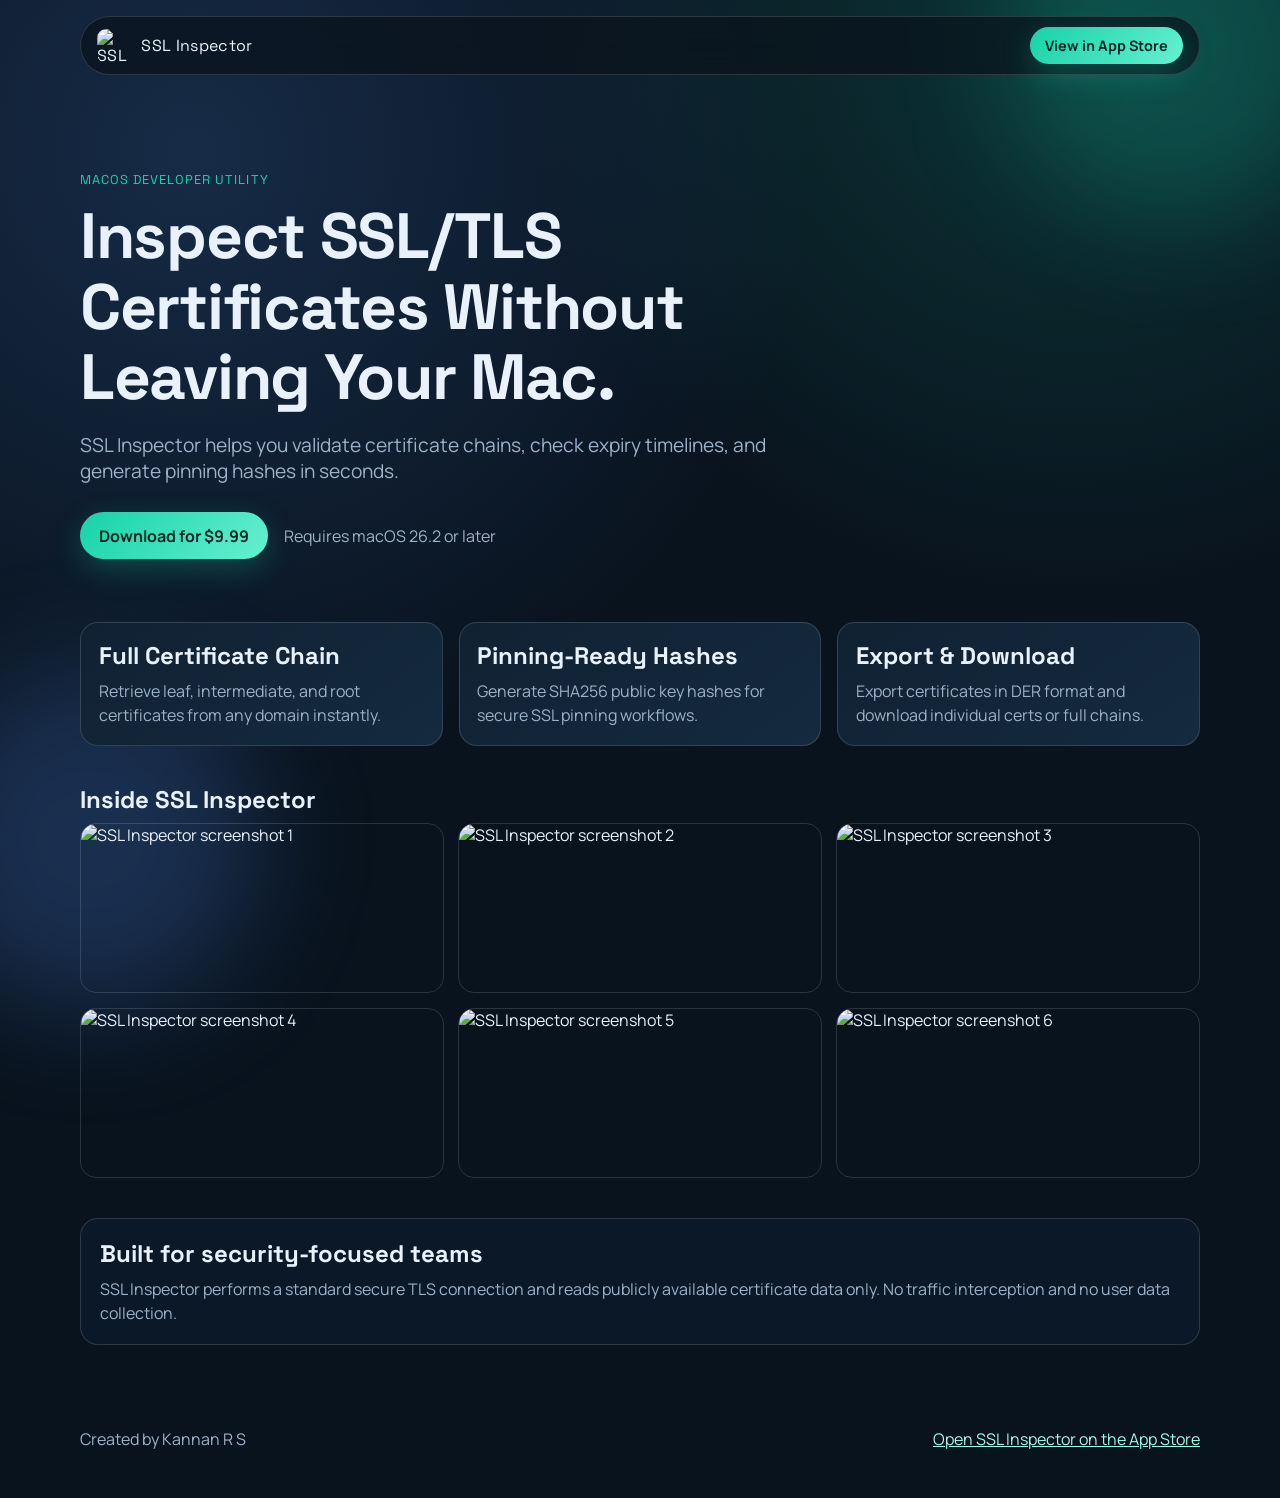
==== index.html @ b94a4e3b "Initial commit" ====
<!doctype html>
<html lang="en">
  <head>
    <meta charset="UTF-8" />
    <meta name="viewport" content="width=device-width, initial-scale=1.0" />
    <title>SSL Inspector for macOS</title>
    <meta
      name="description"
      content="Inspect SSL/TLS certificate chains, generate SHA256 public key hashes, and export certificates with SSL Inspector for macOS."
    />
    <meta name="robots" content="index, follow" />
    <meta name="author" content="Kannan R S" />
    <meta name="theme-color" content="#09131e" />
    <link rel="canonical" href="https://apps.apple.com/us/app/ssl-inspector/id6759235383" />

    <meta property="og:type" content="website" />
    <meta property="og:site_name" content="SSL Inspector" />
    <meta property="og:title" content="SSL Inspector for macOS" />
    <meta
      property="og:description"
      content="Inspect SSL/TLS certificate chains, generate SHA256 public key hashes, and export certificates with SSL Inspector for macOS."
    />
    <meta property="og:url" content="https://apps.apple.com/us/app/ssl-inspector/id6759235383" />
    <meta
      property="og:image"
      content="https://is1-ssl.mzstatic.com/image/thumb/Purple221/v4/57/cc/a8/57cca85c-b472-9dac-a218-33e54c36ea36/AppIcon-0-0-85-220-0-5-0-2x.png/512x512bb.png"
    />
    <meta property="og:image:width" content="512" />
    <meta property="og:image:height" content="512" />
    <meta property="og:image:alt" content="SSL Inspector macOS app icon" />

    <meta name="twitter:card" content="summary_large_image" />
    <meta name="twitter:title" content="SSL Inspector for macOS" />
    <meta
      name="twitter:description"
      content="Inspect SSL/TLS certificate chains, generate SHA256 public key hashes, and export certificates with SSL Inspector for macOS."
    />
    <meta
      name="twitter:image"
      content="https://is1-ssl.mzstatic.com/image/thumb/Purple221/v4/57/cc/a8/57cca85c-b472-9dac-a218-33e54c36ea36/AppIcon-0-0-85-220-0-5-0-2x.png/512x512bb.png"
    />
    <link rel="preconnect" href="https://fonts.googleapis.com" />
    <link rel="preconnect" href="https://fonts.gstatic.com" crossorigin />
    <link
      href="https://fonts.googleapis.com/css2?family=Manrope:wght@400;600;700;800&family=Space+Grotesk:wght@500;700&display=swap"
      rel="stylesheet"
    />
    <link rel="stylesheet" href="styles.css" />
  </head>
  <body>
    <div class="ambient ambient-one"></div>
    <div class="ambient ambient-two"></div>

    <header class="topbar">
      <div class="brand">
        <img
          src="https://is1-ssl.mzstatic.com/image/thumb/Purple221/v4/57/cc/a8/57cca85c-b472-9dac-a218-33e54c36ea36/AppIcon-0-0-85-220-0-5-0-2x.png/100x100bb.png"
          alt="SSL Inspector app icon"
        />
        <span>SSL Inspector</span>
      </div>
      <a
        class="cta cta-small"
        href="https://apps.apple.com/us/app/ssl-inspector/id6759235383"
        target="_blank"
        rel="noreferrer"
      >
        View in App Store
      </a>
    </header>

    <main>
      <section class="hero">
        <p class="eyebrow">macOS Developer Utility</p>
        <h1>Inspect SSL/TLS Certificates Without Leaving Your Mac.</h1>
        <p class="subtitle">
          SSL Inspector helps you validate certificate chains, check expiry timelines,
          and generate pinning hashes in seconds.
        </p>
        <div class="hero-actions">
          <a
            class="cta"
            href="https://apps.apple.com/us/app/ssl-inspector/id6759235383"
            target="_blank"
            rel="noreferrer"
          >
            Download for $9.99
          </a>
          <p class="meta">Requires macOS 26.2 or later</p>
        </div>
      </section>

      <section class="highlights">
        <article>
          <h2>Full Certificate Chain</h2>
          <p>Retrieve leaf, intermediate, and root certificates from any domain instantly.</p>
        </article>
        <article>
          <h2>Pinning-Ready Hashes</h2>
          <p>Generate SHA256 public key hashes for secure SSL pinning workflows.</p>
        </article>
        <article>
          <h2>Export & Download</h2>
          <p>Export certificates in DER format and download individual certs or full chains.</p>
        </article>
      </section>

      <section class="gallery">
        <h2>Inside SSL Inspector</h2>
        <div class="shots" id="shots">
          <img src="https://is1-ssl.mzstatic.com/image/thumb/PurpleSource211/v4/28/1f/15/281f15c1-d119-effc-3610-736fc6350f7d/1.png/800x500bb.jpg" alt="SSL Inspector screenshot 1" loading="lazy" />
          <img src="https://is1-ssl.mzstatic.com/image/thumb/PurpleSource221/v4/a6/21/f2/a621f201-adbc-f0fc-8814-d80030054379/2.png/800x500bb.jpg" alt="SSL Inspector screenshot 2" loading="lazy" />
          <img src="https://is1-ssl.mzstatic.com/image/thumb/PurpleSource211/v4/08/0d/16/080d167d-595c-f27b-b2b3-2ba91df2e4b0/3.png/800x500bb.jpg" alt="SSL Inspector screenshot 3" loading="lazy" />
          <img src="https://is1-ssl.mzstatic.com/image/thumb/PurpleSource211/v4/3d/d4/01/3dd401d0-2ec8-fca9-6353-50cdea2d88fc/4.png/800x500bb.jpg" alt="SSL Inspector screenshot 4" loading="lazy" />
          <img src="https://is1-ssl.mzstatic.com/image/thumb/PurpleSource211/v4/9d/8d/0c/9d8d0c33-a3c9-cb0b-b968-900a19b8a003/5.png/800x500bb.jpg" alt="SSL Inspector screenshot 5" loading="lazy" />
          <img src="https://is1-ssl.mzstatic.com/image/thumb/PurpleSource221/v4/45/20/51/452051e2-1e78-e60e-76b2-64697558e158/6.png/800x500bb.jpg" alt="SSL Inspector screenshot 6" loading="lazy" />
        </div>
      </section>

      <section class="trust">
        <h2>Built for security-focused teams</h2>
        <p>
          SSL Inspector performs a standard secure TLS connection and reads publicly
          available certificate data only. No traffic interception and no user data collection.
        </p>
      </section>
    </main>

    <footer>
      <p>Created by Kannan R S</p>
      <a href="https://apps.apple.com/us/app/ssl-inspector/id6759235383" target="_blank" rel="noreferrer">
        Open SSL Inspector on the App Store
      </a>
    </footer>

    <script src="script.js"></script>
  </body>
</html>
---- styles.css ----
:root {
  --bg: #09131e;
  --panel: #102132;
  --panel-soft: #152a3f;
  --text: #e9f2fb;
  --muted: #9db2c8;
  --accent: #17d2a8;
  --accent-strong: #0fb48f;
  --outline: rgba(255, 255, 255, 0.14);
  --glow: rgba(23, 210, 168, 0.25);
}

* {
  box-sizing: border-box;
}

body {
  margin: 0;
  min-height: 100vh;
  font-family: Manrope, sans-serif;
  color: var(--text);
  background:
    radial-gradient(circle at 15% 10%, rgba(70, 129, 215, 0.22), transparent 36%),
    radial-gradient(circle at 84% 2%, rgba(23, 210, 168, 0.18), transparent 31%),
    var(--bg);
}

main,
.topbar,
footer {
  width: min(1120px, calc(100% - 2rem));
  margin-inline: auto;
}

.topbar {
  position: sticky;
  top: 0;
  z-index: 10;
  margin-top: 1rem;
  padding: 0.65rem 1rem;
  border: 1px solid var(--outline);
  border-radius: 999px;
  backdrop-filter: blur(16px);
  background: rgba(10, 19, 29, 0.75);
  display: flex;
  justify-content: space-between;
  align-items: center;
}

.brand {
  display: flex;
  align-items: center;
  gap: 0.65rem;
  font-family: "Space Grotesk", sans-serif;
  letter-spacing: 0.02em;
}

.brand img {
  width: 34px;
  height: 34px;
  border-radius: 9px;
}

.hero {
  padding: 5.2rem 0 2.5rem;
  max-width: 760px;
}

.eyebrow {
  color: var(--accent);
  font-family: "Space Grotesk", sans-serif;
  text-transform: uppercase;
  letter-spacing: 0.08em;
  font-size: 0.8rem;
}

h1 {
  margin: 0.6rem 0 1rem;
  font-family: "Space Grotesk", sans-serif;
  font-size: clamp(2rem, 5vw, 4rem);
  line-height: 1.1;
  letter-spacing: -0.02em;
}

.subtitle {
  color: var(--muted);
  font-size: clamp(1rem, 2.2vw, 1.2rem);
  max-width: 65ch;
}

.hero-actions {
  display: flex;
  align-items: center;
  gap: 1rem;
  margin-top: 1.8rem;
  flex-wrap: wrap;
}

.meta {
  color: var(--muted);
  margin: 0;
}

.cta {
  display: inline-flex;
  align-items: center;
  justify-content: center;
  border-radius: 999px;
  padding: 0.78rem 1.2rem;
  border: 0;
  font-weight: 700;
  color: #04271f;
  background: linear-gradient(130deg, var(--accent), #66f0d1);
  text-decoration: none;
  box-shadow: 0 10px 30px var(--glow);
  transition: transform 180ms ease, box-shadow 180ms ease;
}

.cta:hover {
  transform: translateY(-2px);
  box-shadow: 0 15px 34px var(--glow);
}

.cta-small {
  padding: 0.55rem 0.95rem;
  font-size: 0.9rem;
}

.highlights {
  display: grid;
  grid-template-columns: repeat(3, minmax(0, 1fr));
  gap: 1rem;
  margin: 1.4rem 0 2.4rem;
}

.highlights article {
  border: 1px solid var(--outline);
  background: linear-gradient(145deg, var(--panel), var(--panel-soft));
  border-radius: 18px;
  padding: 1.1rem;
}

.highlights h2,
.gallery h2,
.trust h2 {
  margin: 0 0 0.5rem;
  font-family: "Space Grotesk", sans-serif;
  font-size: clamp(1.05rem, 2.1vw, 1.5rem);
}

.highlights p,
.trust p {
  margin: 0;
  color: var(--muted);
  line-height: 1.5;
}

.gallery {
  margin-bottom: 2.5rem;
}

.shots {
  display: grid;
  grid-template-columns: repeat(3, minmax(0, 1fr));
  gap: 0.9rem;
}

.shots img {
  width: 100%;
  height: 100%;
  border-radius: 16px;
  border: 1px solid var(--outline);
  object-fit: cover;
  min-height: 170px;
  transform: translateY(18px);
  opacity: 0;
  transition: transform 500ms ease, opacity 500ms ease;
}

.shots img.show {
  transform: translateY(0);
  opacity: 1;
}

.trust {
  padding: 1.2rem;
  border: 1px solid var(--outline);
  border-radius: 18px;
  background: rgba(12, 28, 44, 0.74);
  margin-bottom: 3rem;
}

footer {
  display: flex;
  justify-content: space-between;
  align-items: center;
  gap: 1rem;
  padding: 1.2rem 0 2rem;
  color: var(--muted);
  flex-wrap: wrap;
}

footer a {
  color: #9ff9e4;
}

.ambient {
  position: fixed;
  width: 340px;
  height: 340px;
  filter: blur(56px);
  border-radius: 999px;
  pointer-events: none;
  z-index: -1;
}

.ambient-one {
  top: -120px;
  right: -70px;
  background: rgba(23, 210, 168, 0.2);
}

.ambient-two {
  bottom: -110px;
  left: -80px;
  background: rgba(79, 140, 239, 0.24);
}

@media (max-width: 880px) {
  .highlights,
  .shots {
    grid-template-columns: repeat(2, minmax(0, 1fr));
  }
}

@media (max-width: 600px) {
  .topbar {
    border-radius: 18px;
  }

  .highlights,
  .shots {
    grid-template-columns: 1fr;
  }

  .hero {
    padding-top: 3.2rem;
  }
}
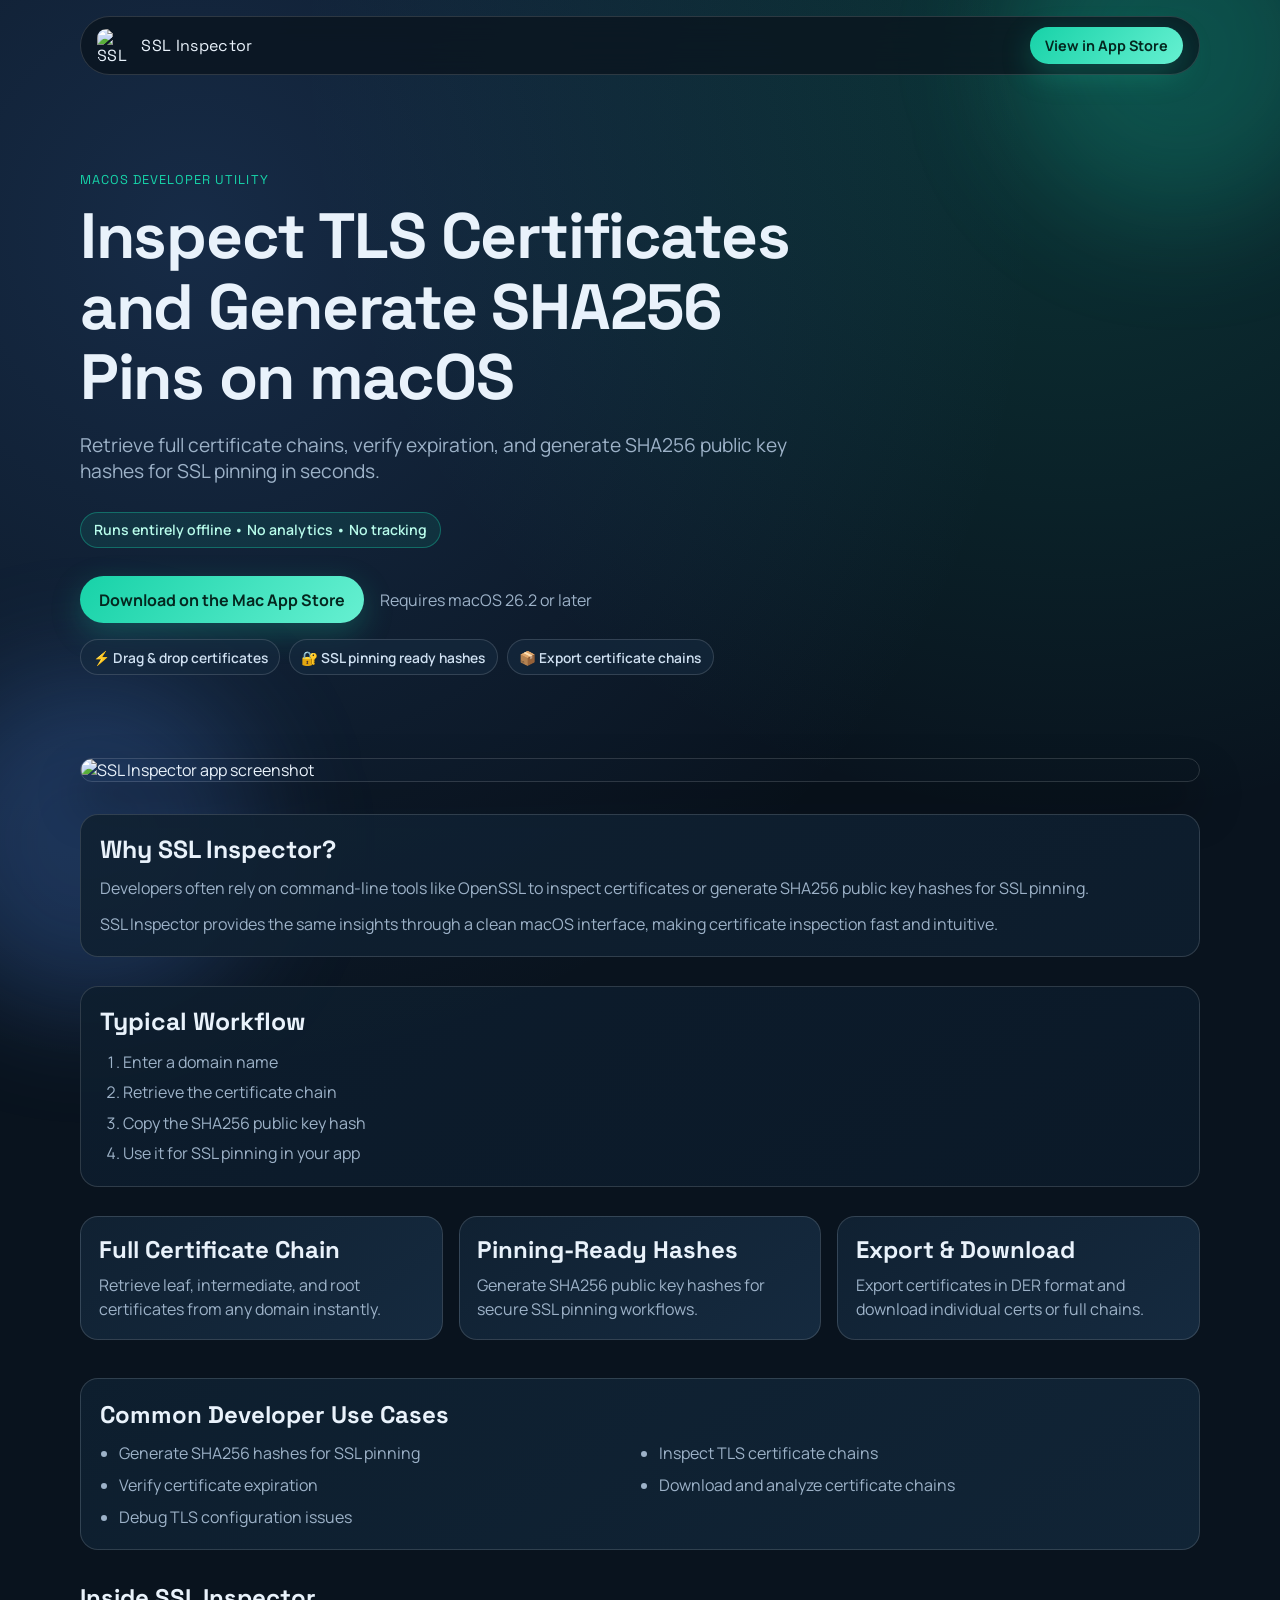
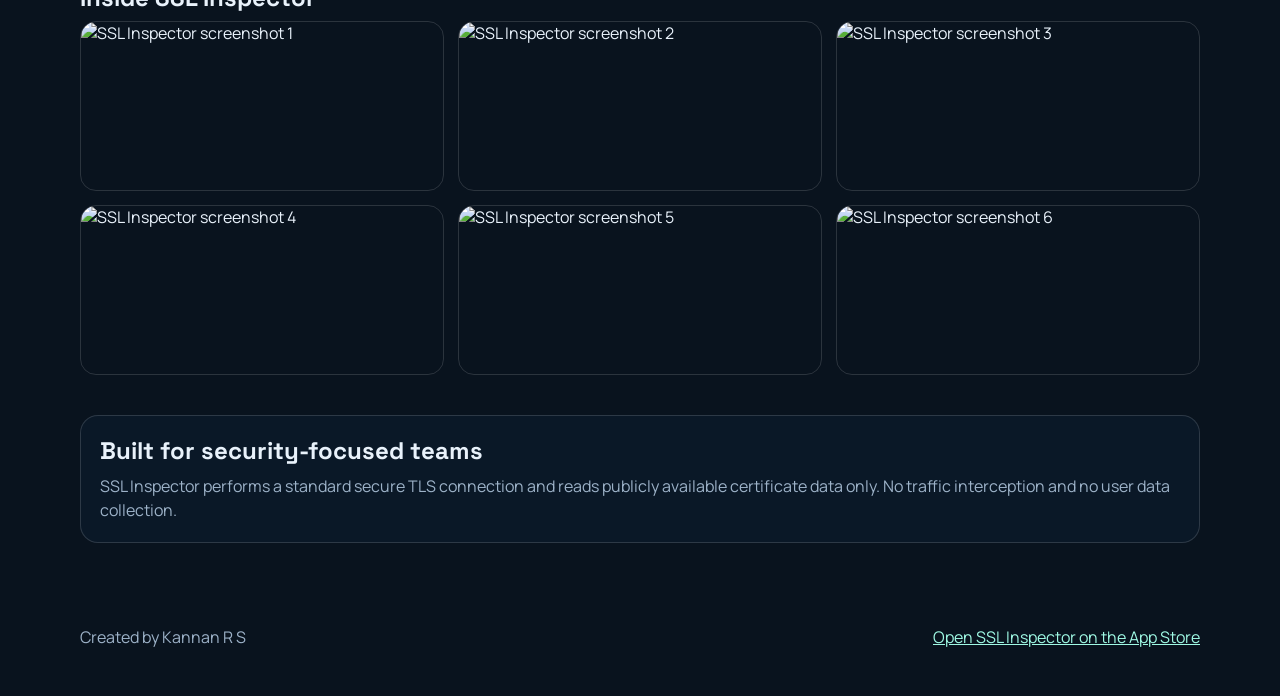
==== commit 8f2ba45a: "Updated page" ====
--- a/index.html
+++ b/index.html
@@ -3,7 +3,7 @@
   <head>
     <meta charset="UTF-8" />
     <meta name="viewport" content="width=device-width, initial-scale=1.0" />
-    <title>SSL Inspector for macOS</title>
+    <title>SSL Inspector - TLS Certificate Inspector & SHA256 Pin Generator for macOS</title>
     <meta
       name="description"
       content="Inspect SSL/TLS certificate chains, generate SHA256 public key hashes, and export certificates with SSL Inspector for macOS."
@@ -11,7 +11,18 @@
     <meta name="robots" content="index, follow" />
     <meta name="author" content="Kannan R S" />
     <meta name="theme-color" content="#09131e" />
-    <link rel="canonical" href="https://apps.apple.com/us/app/ssl-inspector/id6759235383" />
+    <link rel="canonical" href="https://kriskannan08.github.io/ssl-inspector-site/" />
+    <link
+      rel="icon"
+      type="image/png"
+      sizes="512x512"
+      href="https://is1-ssl.mzstatic.com/image/thumb/Purple221/v4/57/cc/a8/57cca85c-b472-9dac-a218-33e54c36ea36/AppIcon-0-0-85-220-0-5-0-2x.png/512x512bb.png"
+    />
+    <link
+      rel="apple-touch-icon"
+      sizes="180x180"
+      href="https://is1-ssl.mzstatic.com/image/thumb/Purple221/v4/57/cc/a8/57cca85c-b472-9dac-a218-33e54c36ea36/AppIcon-0-0-85-220-0-5-0-2x.png/512x512bb.png"
+    />
 
     <meta property="og:type" content="website" />
     <meta property="og:site_name" content="SSL Inspector" />
@@ -20,7 +31,7 @@
       property="og:description"
       content="Inspect SSL/TLS certificate chains, generate SHA256 public key hashes, and export certificates with SSL Inspector for macOS."
     />
-    <meta property="og:url" content="https://apps.apple.com/us/app/ssl-inspector/id6759235383" />
+    <meta property="og:url" content="https://kriskannan08.github.io/ssl-inspector-site/" />
     <meta
       property="og:image"
       content="https://is1-ssl.mzstatic.com/image/thumb/Purple221/v4/57/cc/a8/57cca85c-b472-9dac-a218-33e54c36ea36/AppIcon-0-0-85-220-0-5-0-2x.png/512x512bb.png"
@@ -39,6 +50,29 @@
       name="twitter:image"
       content="https://is1-ssl.mzstatic.com/image/thumb/Purple221/v4/57/cc/a8/57cca85c-b472-9dac-a218-33e54c36ea36/AppIcon-0-0-85-220-0-5-0-2x.png/512x512bb.png"
     />
+    <script type="application/ld+json">
+      {
+        "@context": "https://schema.org",
+        "@type": "SoftwareApplication",
+        "name": "SSL Inspector",
+        "applicationCategory": "DeveloperApplication",
+        "operatingSystem": "macOS",
+        "description": "Inspect SSL/TLS certificate chains, generate SHA256 public key hashes, and export certificates with SSL Inspector for macOS.",
+        "url": "https://kriskannan08.github.io/ssl-inspector-site/",
+        "downloadUrl": "https://apps.apple.com/us/app/ssl-inspector/id6759235383",
+        "image": "https://is1-ssl.mzstatic.com/image/thumb/Purple221/v4/57/cc/a8/57cca85c-b472-9dac-a218-33e54c36ea36/AppIcon-0-0-85-220-0-5-0-2x.png/512x512bb.png",
+        "offers": {
+          "@type": "Offer",
+          "price": "9.99",
+          "priceCurrency": "USD",
+          "url": "https://apps.apple.com/us/app/ssl-inspector/id6759235383"
+        },
+        "publisher": {
+          "@type": "Person",
+          "name": "Kannan R S"
+        }
+      }
+    </script>
     <link rel="preconnect" href="https://fonts.googleapis.com" />
     <link rel="preconnect" href="https://fonts.gstatic.com" crossorigin />
     <link
@@ -72,11 +106,12 @@
     <main>
       <section class="hero">
         <p class="eyebrow">macOS Developer Utility</p>
-        <h1>Inspect SSL/TLS Certificates Without Leaving Your Mac.</h1>
+        <h1>Inspect TLS Certificates and Generate SHA256 Pins on macOS</h1>
         <p class="subtitle">
-          SSL Inspector helps you validate certificate chains, check expiry timelines,
-          and generate pinning hashes in seconds.
-        </p>
+          Retrieve full certificate chains, verify expiration, and generate
+          SHA256 public key hashes for SSL pinning in seconds.
+        </p>
+        <p class="privacy-badge">Runs entirely offline • No analytics • No tracking</p>
         <div class="hero-actions">
           <a
             class="cta"
@@ -84,10 +119,45 @@
             target="_blank"
             rel="noreferrer"
           >
-            Download for $9.99
+            Download on the Mac App Store
           </a>
           <p class="meta">Requires macOS 26.2 or later</p>
         </div>
+        <div class="hero-features">
+          <span>⚡ Drag & drop certificates</span>
+          <span>🔐 SSL pinning ready hashes</span>
+          <span>📦 Export certificate chains</span>
+        </div>
+      </section>
+
+      <section class="hero-shot">
+        <img
+          src="https://is1-ssl.mzstatic.com/image/thumb/PurpleSource211/v4/28/1f/15/281f15c1-d119-effc-3610-736fc6350f7d/1.png/800x500bb.jpg"
+          alt="SSL Inspector app screenshot"
+          loading="eager"
+        />
+      </section>
+
+      <section class="why">
+        <h2>Why SSL Inspector?</h2>
+        <p>
+          Developers often rely on command-line tools like OpenSSL to inspect certificates
+          or generate SHA256 public key hashes for SSL pinning.
+        </p>
+        <p>
+          SSL Inspector provides the same insights through a clean macOS interface,
+          making certificate inspection fast and intuitive.
+        </p>
+      </section>
+
+      <section class="workflow">
+        <h2>Typical Workflow</h2>
+        <ol>
+          <li>Enter a domain name</li>
+          <li>Retrieve the certificate chain</li>
+          <li>Copy the SHA256 public key hash</li>
+          <li>Use it for SSL pinning in your app</li>
+        </ol>
       </section>
 
       <section class="highlights">
@@ -105,6 +175,17 @@
         </article>
       </section>
 
+      <section class="usecases">
+        <h2>Common Developer Use Cases</h2>
+        <ul>
+          <li>Generate SHA256 hashes for SSL pinning</li>
+          <li>Inspect TLS certificate chains</li>
+          <li>Verify certificate expiration</li>
+          <li>Download and analyze certificate chains</li>
+          <li>Debug TLS configuration issues</li>
+        </ul>
+      </section>
+
       <section class="gallery">
         <h2>Inside SSL Inspector</h2>
         <div class="shots" id="shots">
--- a/styles.css
+++ b/styles.css
@@ -62,7 +62,7 @@
 }
 
 .hero {
-  padding: 5.2rem 0 2.5rem;
+  padding: 5.2rem 0 3.8rem;
   max-width: 760px;
 }
 
@@ -85,7 +85,19 @@
 .subtitle {
   color: var(--muted);
   font-size: clamp(1rem, 2.2vw, 1.2rem);
-  max-width: 65ch;
+  max-width: 72ch;
+}
+
+.privacy-badge {
+  display: inline-flex;
+  margin: 0.6rem 0 0;
+  padding: 0.45rem 0.8rem;
+  border-radius: 999px;
+  border: 1px solid rgba(23, 210, 168, 0.36);
+  background: rgba(23, 210, 168, 0.1);
+  color: #b8fceb;
+  font-size: 0.88rem;
+  font-weight: 600;
 }
 
 .hero-actions {
@@ -96,9 +108,90 @@
   flex-wrap: wrap;
 }
 
+.why {
+  margin: 0.2rem 0 1.8rem;
+  padding: 1.2rem;
+  border: 1px solid var(--outline);
+  border-radius: 18px;
+  background: linear-gradient(145deg, rgba(16, 33, 50, 0.92), rgba(14, 30, 46, 0.92));
+}
+
+.hero-shot {
+  margin: 1.4rem 0 2rem;
+}
+
+.hero-shot img {
+  width: 100%;
+  display: block;
+  border-radius: 20px;
+  border: 1px solid var(--outline);
+  box-shadow: 0 24px 44px rgba(0, 0, 0, 0.35);
+}
+
+.why h2 {
+  margin: 0 0 0.7rem;
+  font-family: "Space Grotesk", sans-serif;
+  font-size: clamp(1.1rem, 2.3vw, 1.55rem);
+}
+
+.why p {
+  margin: 0;
+  color: var(--muted);
+  line-height: 1.55;
+}
+
+.why p + p {
+  margin-top: 0.7rem;
+}
+
+.workflow {
+  margin: 0.4rem 0 1.8rem;
+  padding: 1.2rem;
+  border: 1px solid var(--outline);
+  border-radius: 18px;
+  background: linear-gradient(145deg, rgba(14, 30, 46, 0.9), rgba(12, 27, 41, 0.9));
+}
+
+.workflow h2 {
+  margin: 0 0 0.8rem;
+  font-family: "Space Grotesk", sans-serif;
+  font-size: clamp(1.1rem, 2.3vw, 1.55rem);
+}
+
+.workflow ol {
+  margin: 0;
+  padding-left: 1.4rem;
+  color: var(--muted);
+  line-height: 1.6;
+}
+
+.workflow li + li {
+  margin-top: 0.3rem;
+}
+
 .meta {
   color: var(--muted);
   margin: 0;
+}
+
+.hero-features {
+  margin-top: 1rem;
+  display: flex;
+  flex-wrap: wrap;
+  gap: 0.55rem;
+}
+
+.hero-features span {
+  display: inline-flex;
+  align-items: center;
+  gap: 0.35rem;
+  padding: 0.45rem 0.72rem;
+  border-radius: 999px;
+  border: 1px solid var(--outline);
+  background: rgba(21, 42, 63, 0.62);
+  color: #cfe0f1;
+  font-size: 0.86rem;
+  font-weight: 600;
 }
 
 .cta {
@@ -155,6 +248,33 @@
   line-height: 1.5;
 }
 
+.usecases {
+  margin: 1rem 0 2rem;
+  padding: 1.2rem;
+  border: 1px solid var(--outline);
+  border-radius: 18px;
+  background: linear-gradient(145deg, rgba(14, 32, 49, 0.88), rgba(18, 39, 58, 0.88));
+}
+
+.usecases h2 {
+  margin: 0 0 0.8rem;
+  font-family: "Space Grotesk", sans-serif;
+  font-size: clamp(1.05rem, 2.1vw, 1.5rem);
+}
+
+.usecases ul {
+  margin: 0;
+  padding-left: 1.15rem;
+  display: grid;
+  grid-template-columns: repeat(2, minmax(0, 1fr));
+  gap: 0.55rem 1.2rem;
+  color: var(--muted);
+}
+
+.usecases li {
+  line-height: 1.45;
+}
+
 .gallery {
   margin-bottom: 2.5rem;
 }
@@ -239,7 +359,8 @@
   }
 
   .highlights,
-  .shots {
+  .shots,
+  .usecases ul {
     grid-template-columns: 1fr;
   }
 
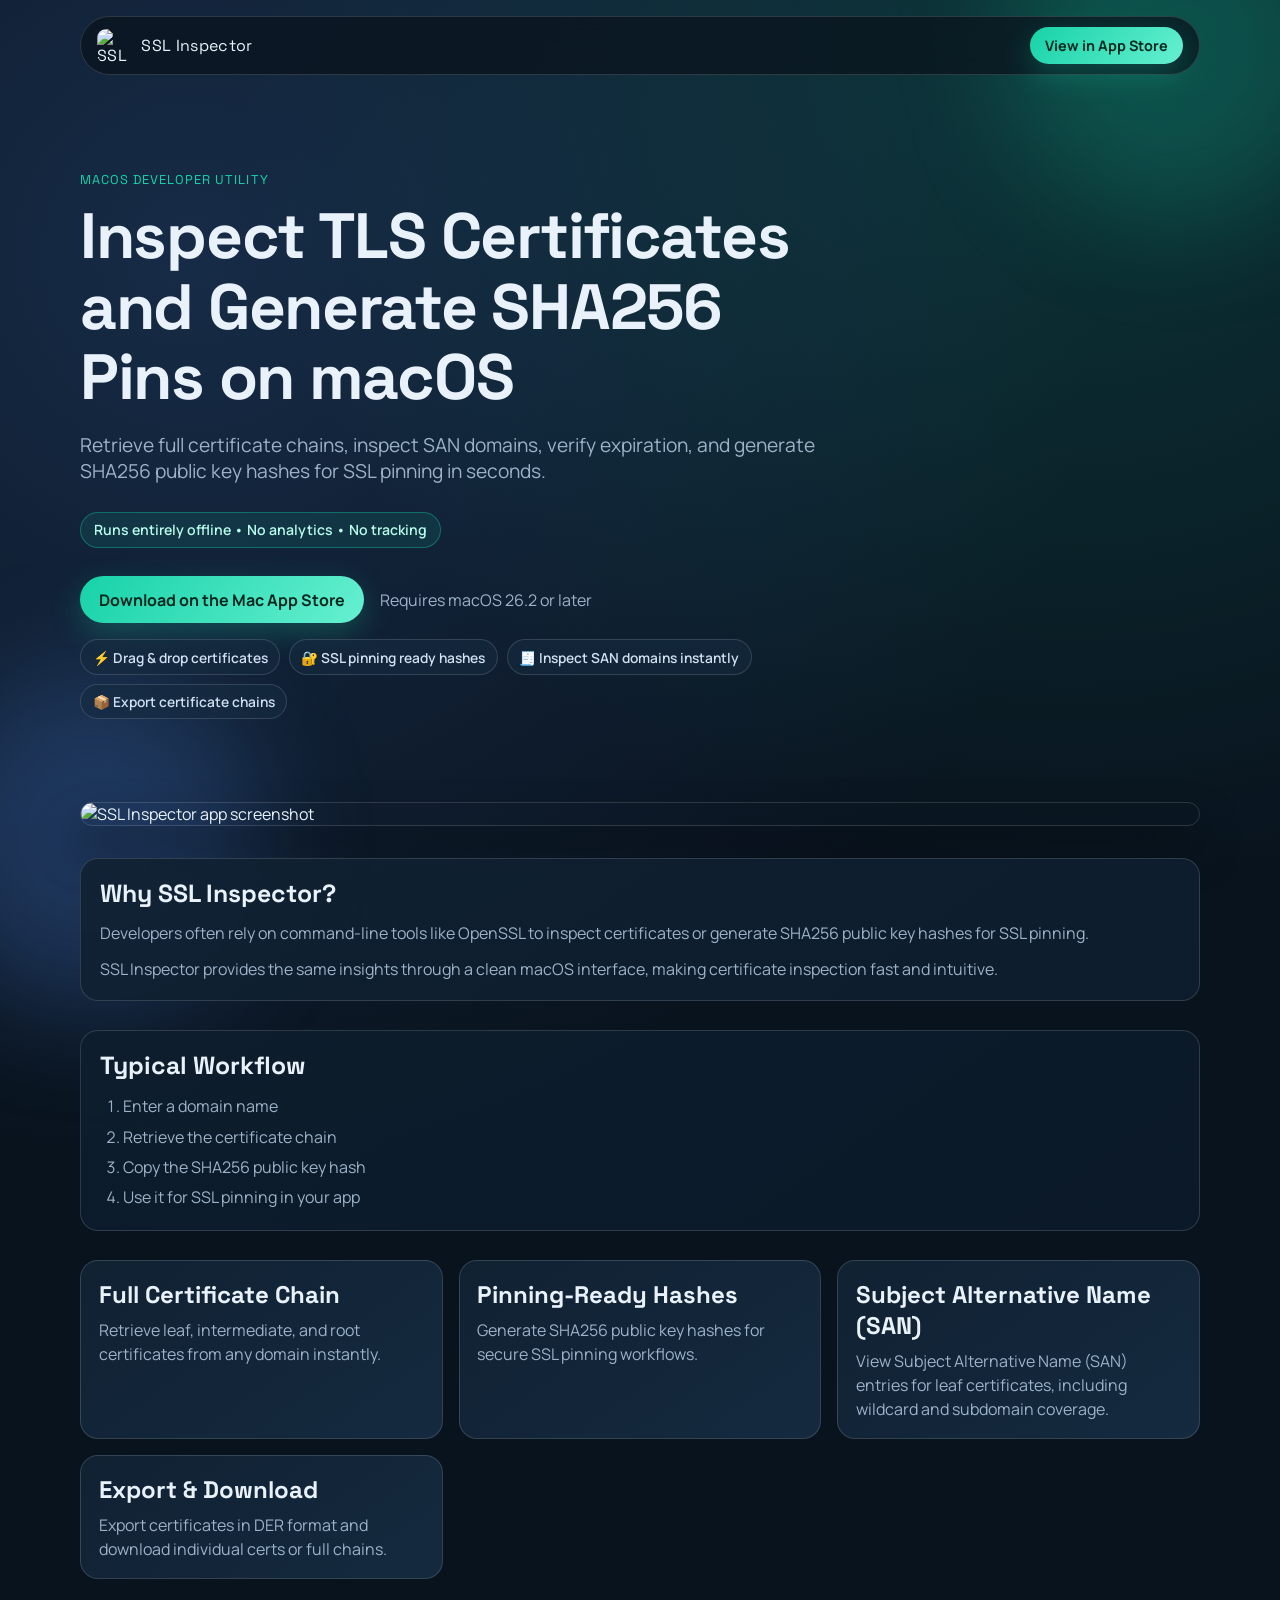
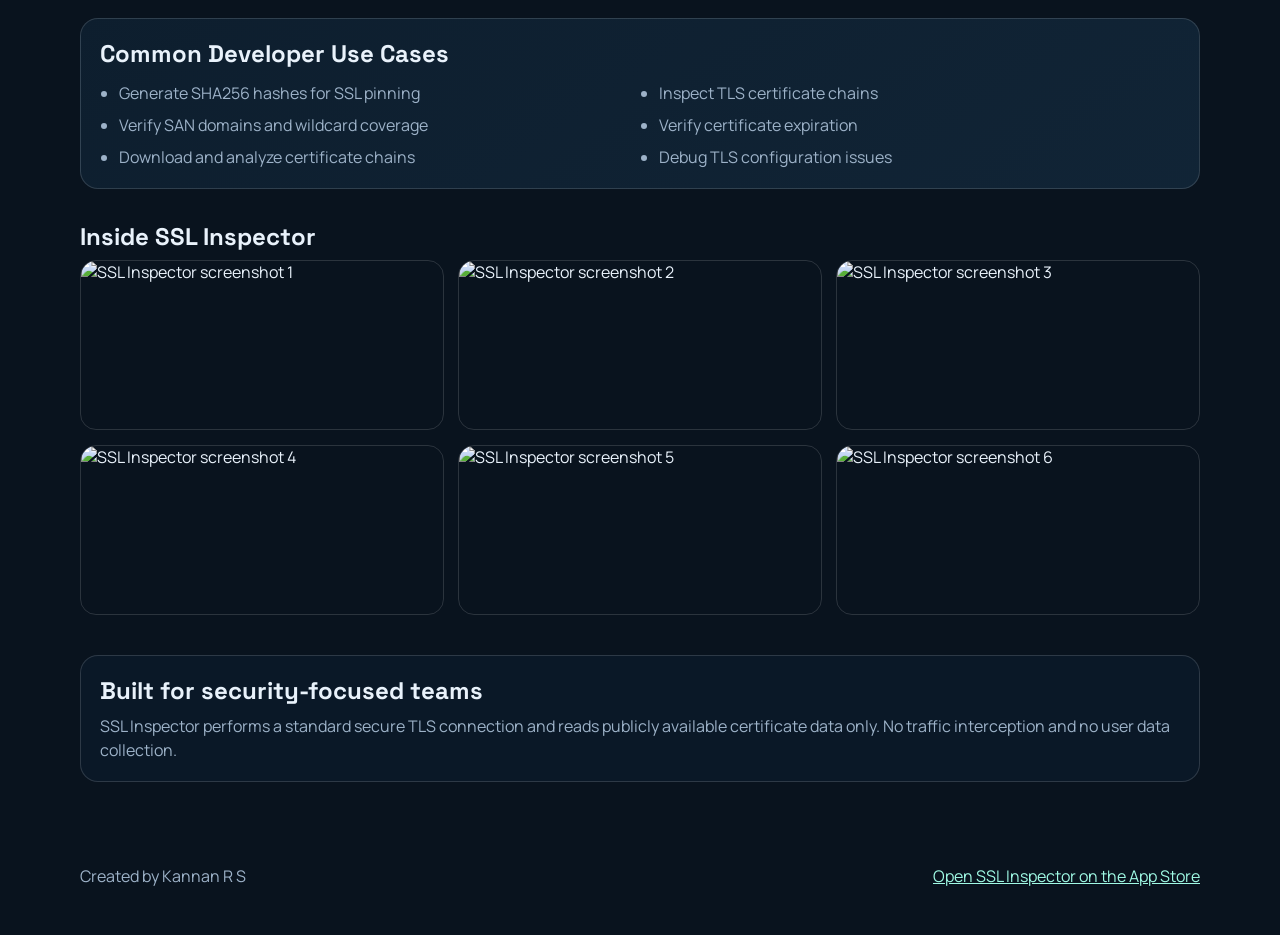
==== commit 3779c15c: "Updated with SAN feature" ====
--- a/index.html
+++ b/index.html
@@ -6,7 +6,7 @@
     <title>SSL Inspector - TLS Certificate Inspector & SHA256 Pin Generator for macOS</title>
     <meta
       name="description"
-      content="Inspect SSL/TLS certificate chains, generate SHA256 public key hashes, and export certificates with SSL Inspector for macOS."
+      content="Inspect SSL/TLS certificates, view SAN domains, generate SHA256 public key hashes, and export certificate chains on macOS."
     />
     <meta name="robots" content="index, follow" />
     <meta name="author" content="Kannan R S" />
@@ -29,7 +29,7 @@
     <meta property="og:title" content="SSL Inspector for macOS" />
     <meta
       property="og:description"
-      content="Inspect SSL/TLS certificate chains, generate SHA256 public key hashes, and export certificates with SSL Inspector for macOS."
+      content="Inspect SSL/TLS certificates, view SAN domains, generate SHA256 public key hashes, and export certificate chains on macOS."
     />
     <meta property="og:url" content="https://kriskannan08.github.io/ssl-inspector-site/" />
     <meta
@@ -44,7 +44,7 @@
     <meta name="twitter:title" content="SSL Inspector for macOS" />
     <meta
       name="twitter:description"
-      content="Inspect SSL/TLS certificate chains, generate SHA256 public key hashes, and export certificates with SSL Inspector for macOS."
+      content="Inspect SSL/TLS certificates, view SAN domains, generate SHA256 public key hashes, and export certificate chains on macOS."
     />
     <meta
       name="twitter:image"
@@ -57,7 +57,7 @@
         "name": "SSL Inspector",
         "applicationCategory": "DeveloperApplication",
         "operatingSystem": "macOS",
-        "description": "Inspect SSL/TLS certificate chains, generate SHA256 public key hashes, and export certificates with SSL Inspector for macOS.",
+        "description": "Inspect SSL/TLS certificates, view SAN domains, generate SHA256 public key hashes, and export certificate chains on macOS.",
         "url": "https://kriskannan08.github.io/ssl-inspector-site/",
         "downloadUrl": "https://apps.apple.com/us/app/ssl-inspector/id6759235383",
         "image": "https://is1-ssl.mzstatic.com/image/thumb/Purple221/v4/57/cc/a8/57cca85c-b472-9dac-a218-33e54c36ea36/AppIcon-0-0-85-220-0-5-0-2x.png/512x512bb.png",
@@ -108,8 +108,8 @@
         <p class="eyebrow">macOS Developer Utility</p>
         <h1>Inspect TLS Certificates and Generate SHA256 Pins on macOS</h1>
         <p class="subtitle">
-          Retrieve full certificate chains, verify expiration, and generate
-          SHA256 public key hashes for SSL pinning in seconds.
+          Retrieve full certificate chains, inspect SAN domains, verify expiration,
+          and generate SHA256 public key hashes for SSL pinning in seconds.
         </p>
         <p class="privacy-badge">Runs entirely offline • No analytics • No tracking</p>
         <div class="hero-actions">
@@ -126,6 +126,7 @@
         <div class="hero-features">
           <span>⚡ Drag & drop certificates</span>
           <span>🔐 SSL pinning ready hashes</span>
+          <span>🧾 Inspect SAN domains instantly</span>
           <span>📦 Export certificate chains</span>
         </div>
       </section>
@@ -170,6 +171,13 @@
           <p>Generate SHA256 public key hashes for secure SSL pinning workflows.</p>
         </article>
         <article>
+          <h2>Subject Alternative Name (SAN)</h2>
+          <p>
+            View Subject Alternative Name (SAN) entries for leaf certificates,
+            including wildcard and subdomain coverage.
+          </p>
+        </article>
+        <article>
           <h2>Export & Download</h2>
           <p>Export certificates in DER format and download individual certs or full chains.</p>
         </article>
@@ -180,6 +188,7 @@
         <ul>
           <li>Generate SHA256 hashes for SSL pinning</li>
           <li>Inspect TLS certificate chains</li>
+          <li>Verify SAN domains and wildcard coverage</li>
           <li>Verify certificate expiration</li>
           <li>Download and analyze certificate chains</li>
           <li>Debug TLS configuration issues</li>
